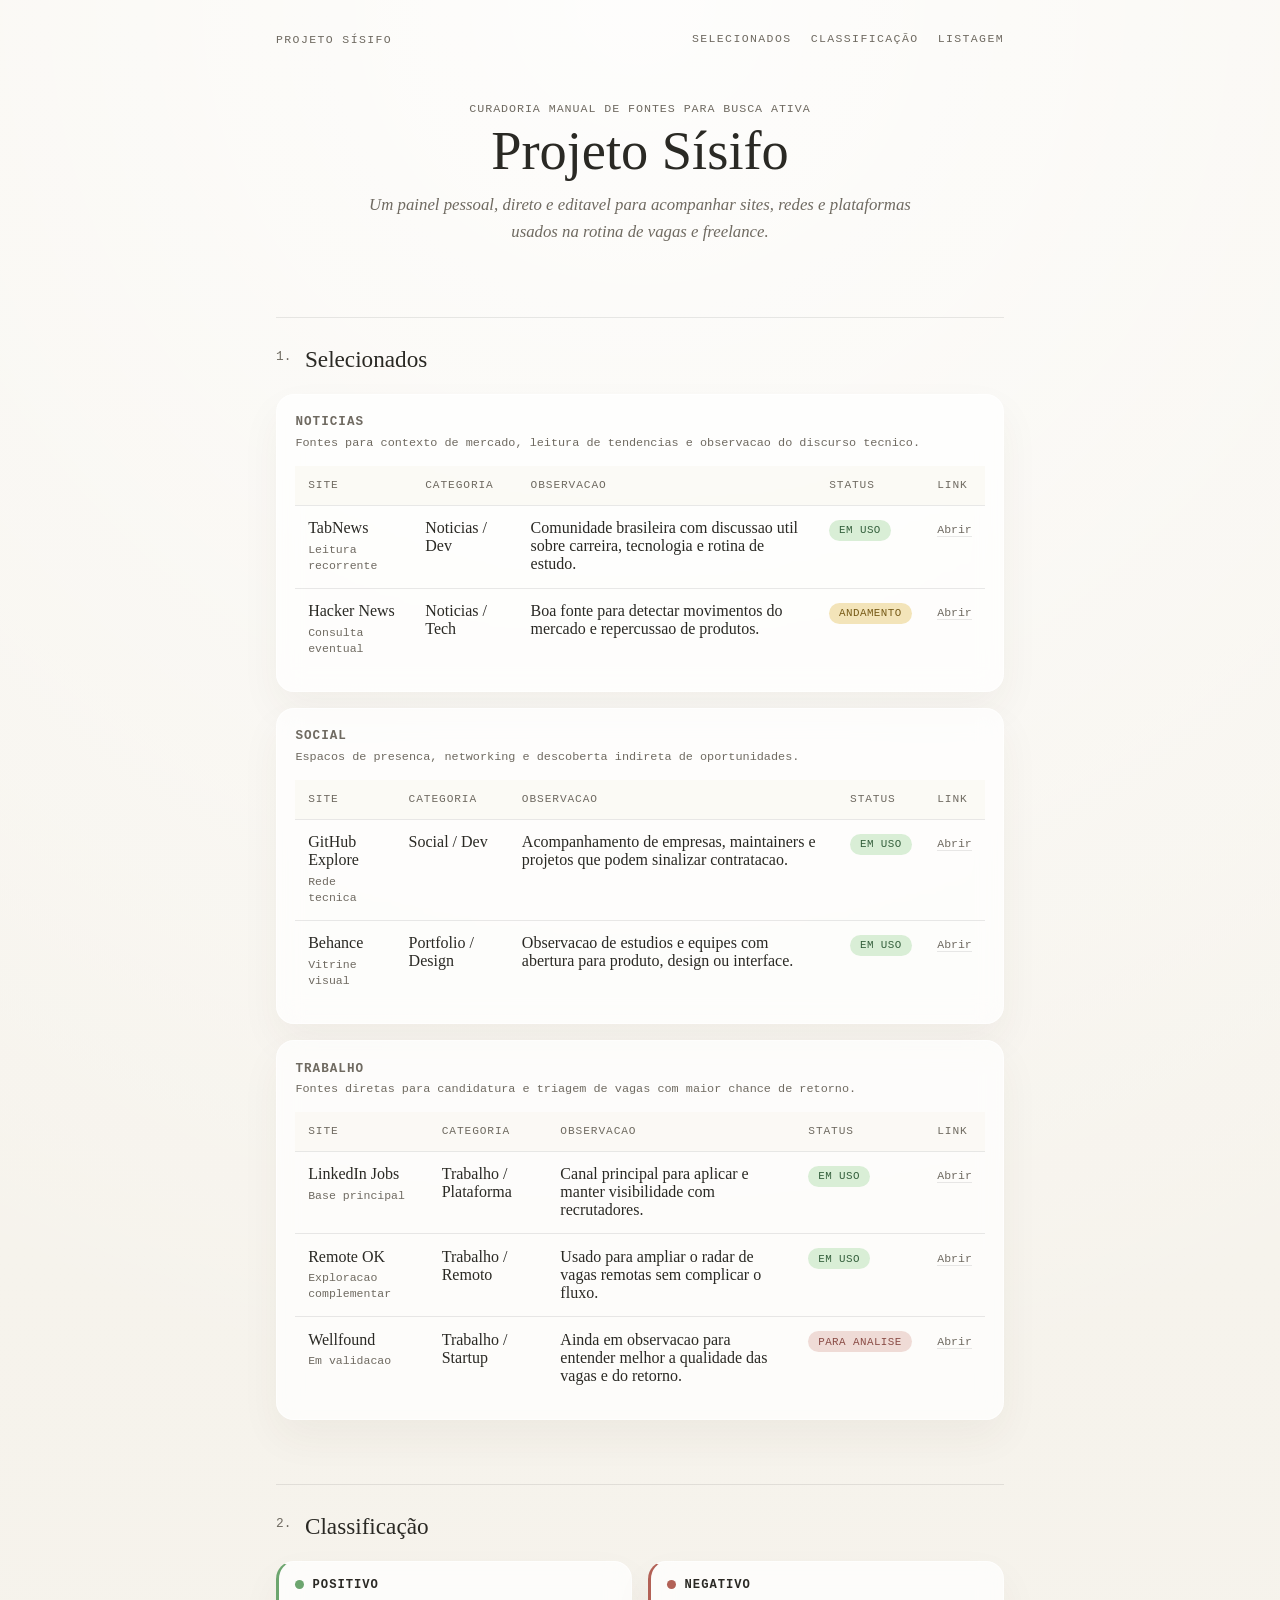
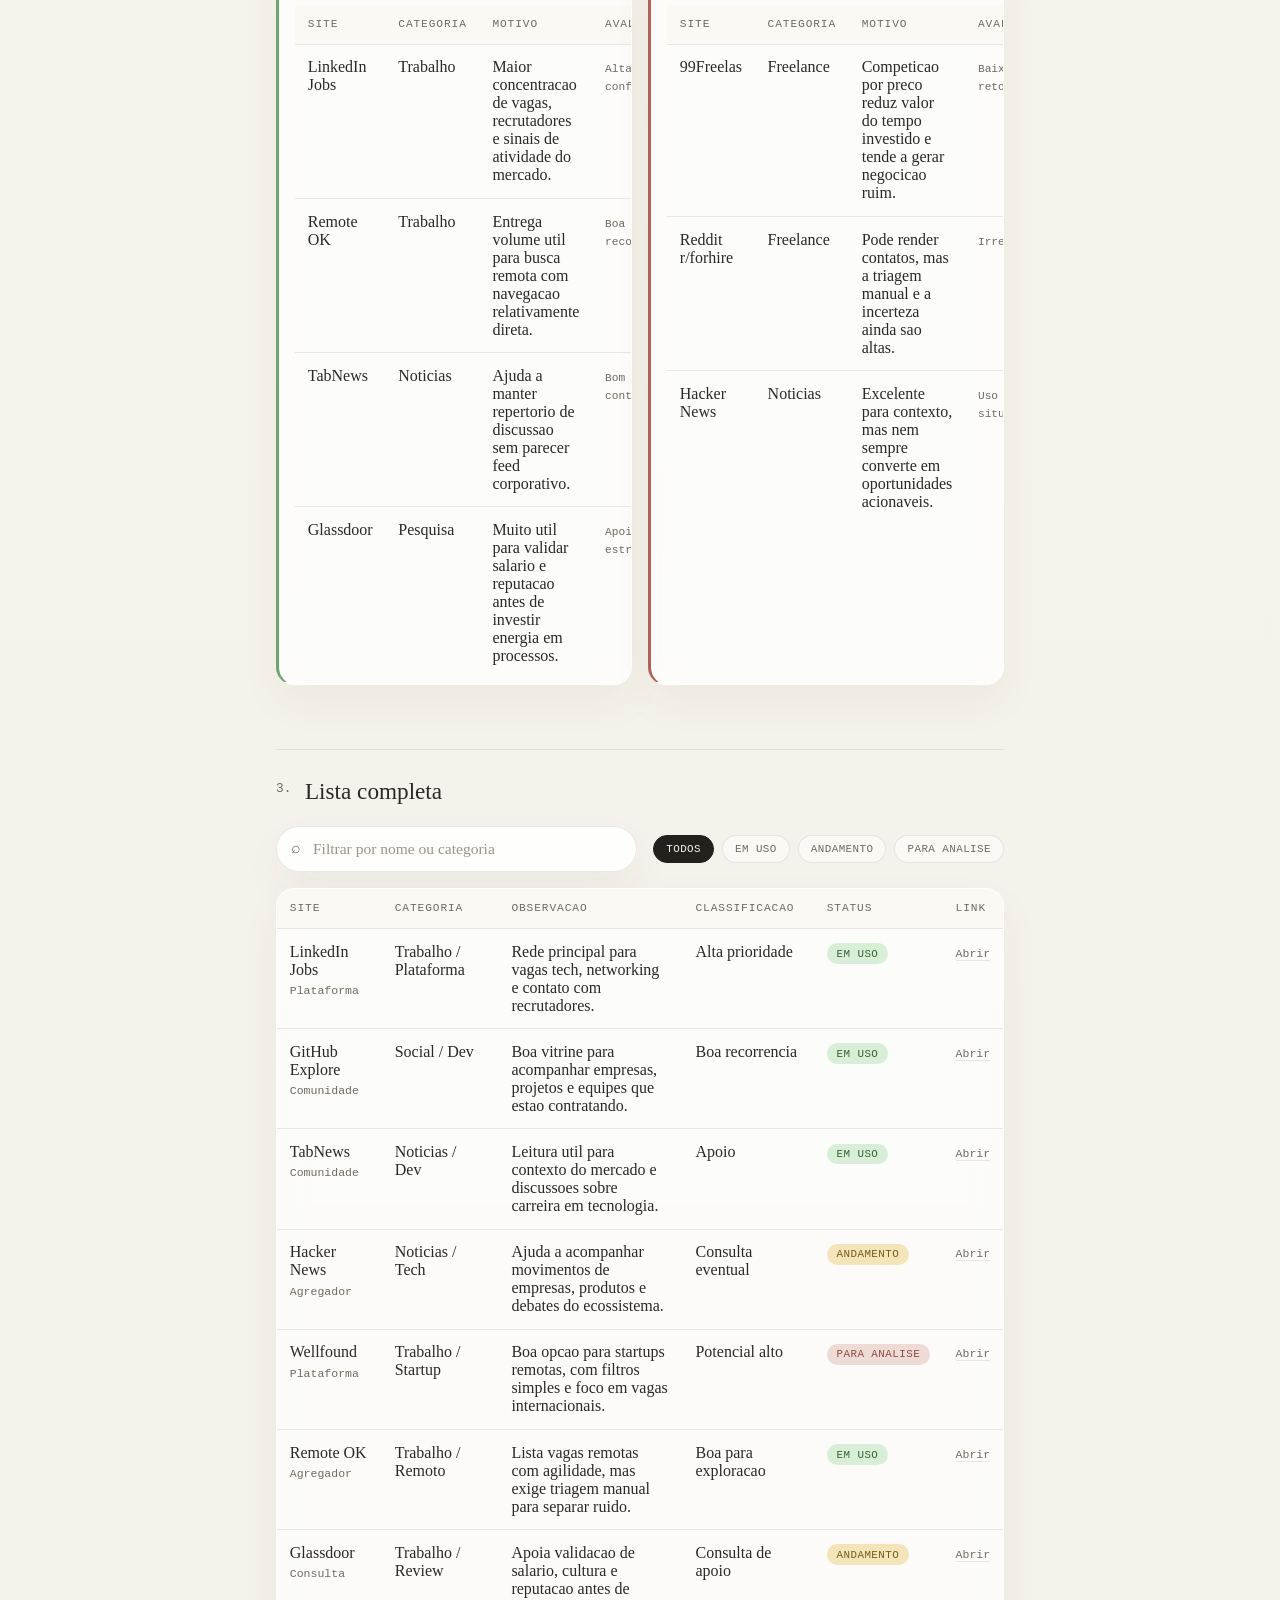
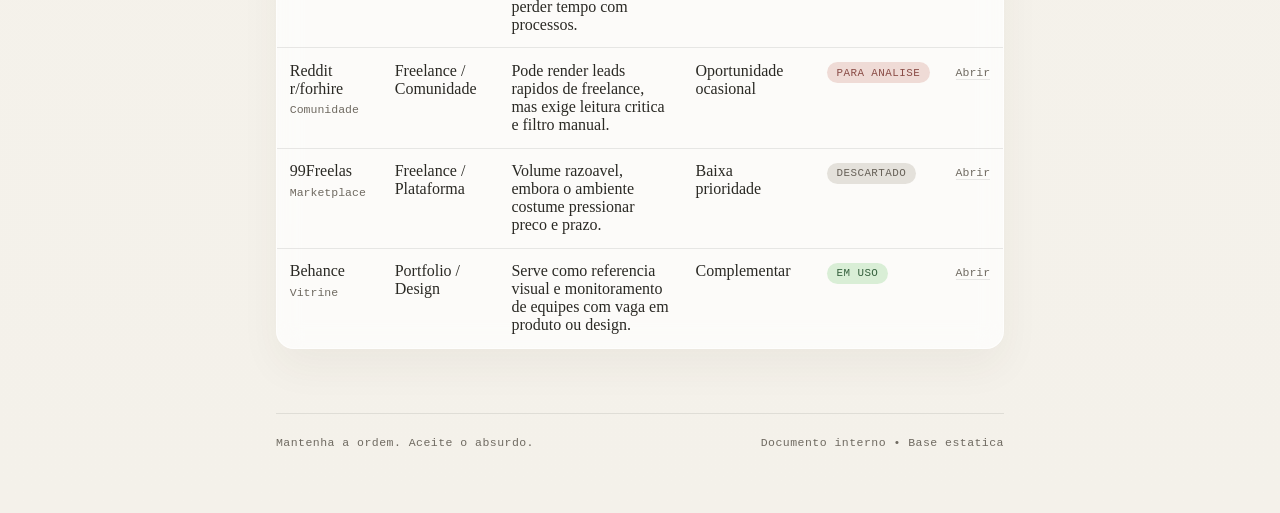
==== index.html @ 38e29fc4 "feat: Commit inicial do projeto." ====
<!DOCTYPE html>
<html lang="pt-BR">
<head>
  <meta charset="UTF-8">
  <meta name="viewport" content="width=device-width, initial-scale=1.0">
  
  <title>Projeto Sísifo</title>
  <meta name="description" content="Ferramenta pessoal para organizar fontes de oportunidades em programação.">
  <link rel="stylesheet" href="assets/css/styles.css">
</head>

<body>
  <div class="page-shell">
    <header class="topbar" aria-label="Navegação Principal">
      <p class="topbar__brand">Projeto Sísifo</p>
      <nav class="topbar__nav">
        <a href="#sites-selecionados">Selecionados</a>
        <a href="#classificacao-geral">Classificação</a>
        <a href="#lista-completa">Listagem</a>
      </nav>
    </header>

    <main class="content">
      <section class="hero" aria-labelledby="page-title">
        <p class="eyebrow">Curadoria manual de fontes para busca ativa</p>
        <h1 id="page-title">Projeto Sísifo</h1>
        <p class="hero__summary">
          Um painel pessoal, direto e editavel para acompanhar sites, redes e
          plataformas usados na rotina de vagas e freelance.
        </p>
      </section>

      <section id="sites-selecionados" class="section-block" aria-labelledby="selected-title">
        <div class="section-heading">
          <p class="section-number">1.</p>
          <div>
            <h2 id="selected-title">Selecionados</h2>
          </div>
        </div>
        <div id="selected-groups" class="stacked-groups" aria-live="polite"></div>
      </section>

      <section id="classificacao-geral" class="section-block" aria-labelledby="ratings-title">
        <div class="section-heading">
          <p class="section-number">2.</p>
          <div>
            <h2 id="ratings-title">Classificação</h2>
          </div>
        </div>
        <div id="ratings-grid" class="ratings-grid" aria-live="polite"></div>
      </section>

      <section id="lista-completa" class="section-block" aria-labelledby="sources-title" >
        <div class="section-heading">
          <p class="section-number">3.</p>
          <div>
            <h2 id="sources-title">Lista completa</h2>
          </div>
        </div>

        <div class="toolbar" aria-label="Filtros da lista completa">
          <label class="search-field" for="search-input">
            <span class="search-field__icon" aria-hidden="true">⌕</span>
            <input id="search-input" type="search" name="search" placeholder="Filtrar por nome ou categoria" autocomplete="off" >
          </label>
          
          <div class="filter-pills" role="tablist" aria-label="Filtrar por status">
            <button type="button" class="filter-pill is-active" data-filter="todos">Todos</button>
            <button type="button" class="filter-pill" data-filter="em-uso">Em uso</button>
            <button type="button" class="filter-pill" data-filter="aguardando">Andamento</button>
            <button type="button" class="filter-pill" data-filter="em-analise">Para analise</button>
          </div>
        </div>

        <div class="table-card">
          <table class="data-table" aria-describedby="sources-title">
            <thead>
              <tr>
                <th scope="col">Site</th>
                <th scope="col">Categoria</th>
                <th scope="col">Observacao</th>
                <th scope="col">Classificacao</th>
                <th scope="col">Status</th>
                <th scope="col">Link</th>
              </tr>
            </thead>
            <tbody id="sources-table-body"></tbody>
          </table>
        </div>

        <p id="sources-empty" class="empty-state" hidden>
          Nenhum item encontrado para os filtros atuais.
        </p>
      </section>
    </main>

    <footer class="footer">
      <p>Mantenha a ordem. Aceite o absurdo.</p>
      <p>Documento interno • Base estatica</p>
    </footer>
  </div>

  <script type="module" src="assets/js/app.js"></script>
</body>
</html>
---- assets/css/styles.css ----
:root {
  --bg: #f4f1ea;
  --surface: rgba(255, 255, 255, 0.72);
  --surface-strong: rgba(255, 255, 255, 0.88);
  --border: rgba(41, 44, 38, 0.1);
  --border-strong: rgba(41, 44, 38, 0.16);
  --text: #2a2924;
  --muted: #6f6a61;
  --mono: "DM Mono", "SFMono-Regular", Consolas, "Liberation Mono", monospace;
  --serif: "EB Garamond", "Iowan Old Style", "Palatino Linotype", "Book Antiqua", Georgia, serif;
  --status-green: #d9eed6;
  --status-green-text: #35603d;
  --status-yellow: #f3e4b9;
  --status-yellow-text: #775b18;
  --status-red: #efdbd6;
  --status-red-text: #8a4c46;
  --status-gray: #e4e1db;
  --status-gray-text: #676158;
  --positive: #6ca56e;
  --negative: #b26156;
  --shadow: 0 18px 40px rgba(76, 66, 45, 0.05);
}

* {
  box-sizing: border-box;
}

html {
  scroll-behavior: smooth;
}

body {
  margin: 0;
  min-height: 100vh;
  background:
    radial-gradient(circle at top, rgba(255, 255, 255, 0.85), transparent 38%),
    linear-gradient(180deg, #f7f4ed 0%, var(--bg) 100%);
  color: var(--text);
  font-family: var(--serif);
}

a {
  color: inherit;
}

button,
input {
  font: inherit;
}

.page-shell {
  width: min(100%, 760px);
  margin: 0 auto;
  padding: 1.5rem 1rem 4rem;
}

.topbar {
  display: flex;
  align-items: center;
  justify-content: space-between;
  gap: 1rem;
  padding: 0.5rem 0 2.5rem;
  font-family: var(--mono);
  font-size: 0.72rem;
  letter-spacing: 0.12em;
  text-transform: uppercase;
}

.topbar__brand {
  margin: 0;
  color: var(--muted);
}

.topbar__nav {
  display: flex;
  gap: 1.2rem;
  flex-wrap: wrap;
}

.topbar__nav a {
  color: var(--muted);
  text-decoration: none;
  border-bottom: 1px solid transparent;
  transition: color 140ms ease, border-color 140ms ease;
}

.topbar__nav a:hover,
.topbar__nav a:focus-visible {
  color: var(--text);
  border-color: var(--border-strong);
}

.content {
  display: grid;
  gap: 4rem;
}

.hero {
  text-align: center;
  padding: 1rem 0 0.5rem;
}

.eyebrow,
.section-note,
.table-subtext,
.empty-state,
.footer,
.subgroup__description,
.link-text,
.rating-score {
  font-family: var(--mono);
}

.eyebrow {
  margin: 0 0 0.6rem;
  color: var(--muted);
  font-size: 0.73rem;
  letter-spacing: 0.08em;
  text-transform: uppercase;
}

.hero h1 {
  margin: 0;
  font-size: clamp(2.5rem, 6vw, 3.4rem);
  line-height: 0.95;
  font-weight: 500;
}

.hero__summary {
  width: min(100%, 35rem);
  margin: 0.9rem auto 0;
  color: var(--muted);
  font-size: 1.05rem;
  line-height: 1.6;
  font-style: italic;
}

.section-block {
  border-top: 1px solid var(--border);
  padding-top: 1.75rem;
}

.section-heading {
  display: grid;
  grid-template-columns: auto 1fr;
  gap: 0.85rem;
  align-items: start;
  margin-bottom: 1.3rem;
}

.section-number {
  margin: 0.18rem 0 0;
  font-family: var(--mono);
  color: var(--muted);
  font-size: 0.8rem;
}

.section-heading h2 {
  margin: 0;
  font-size: 1.45rem;
  font-weight: 500;
}

.section-note {
  margin: 0.2rem 0 0;
  color: var(--muted);
  font-size: 0.74rem;
  letter-spacing: 0.03em;
}

.stacked-groups,
.ratings-grid {
  display: grid;
  gap: 1rem;
}

.group-card,
.rating-card,
.table-card {
  background: var(--surface);
  border: 1px solid rgba(255, 255, 255, 0.65);
  border-radius: 18px;
  box-shadow: var(--shadow);
  overflow: hidden;
  backdrop-filter: blur(12px);
}

.group-card {
  padding: 1.2rem 1.15rem 0.5rem;
}

.subgroup {
  padding-bottom: 0.8rem;
}

.subgroup + .subgroup {
  margin-top: 1rem;
  border-top: 1px solid var(--border);
  padding-top: 1rem;
}

.subgroup__header {
  margin-bottom: 0.8rem;
}

.subgroup__title {
  margin: 0;
  font-family: var(--mono);
  font-size: 0.79rem;
  letter-spacing: 0.08em;
  text-transform: uppercase;
  color: var(--muted);
}

.subgroup__description {
  margin: 0.35rem 0 0;
  color: var(--muted);
  font-size: 0.74rem;
  line-height: 1.5;
}

.data-table {
  width: 100%;
  border-collapse: collapse;
}

.data-table th,
.data-table td {
  padding: 0.85rem 0.8rem;
  text-align: left;
  vertical-align: top;
}

.data-table thead th {
  font-family: var(--mono);
  font-size: 0.7rem;
  text-transform: uppercase;
  letter-spacing: 0.08em;
  color: var(--muted);
  font-weight: 500;
  border-bottom: 1px solid var(--border);
  background: rgba(249, 247, 242, 0.65);
}

.data-table tbody tr {
  transition: background-color 140ms ease;
}

.data-table tbody tr:hover {
  background: rgba(255, 255, 255, 0.42);
}

.data-table tbody tr + tr td {
  border-top: 1px solid var(--border);
}

.cell-title {
  margin: 0;
  font-size: 1rem;
  font-weight: 500;
}

.table-subtext {
  display: block;
  margin-top: 0.28rem;
  color: var(--muted);
  font-size: 0.72rem;
  line-height: 1.4;
}

.status-badge {
  display: inline-flex;
  align-items: center;
  border-radius: 999px;
  padding: 0.28rem 0.62rem;
  font-family: var(--mono);
  font-size: 0.68rem;
  letter-spacing: 0.04em;
  text-transform: uppercase;
  white-space: nowrap;
}

.status-badge[data-status="em-uso"] {
  background: var(--status-green);
  color: var(--status-green-text);
}

.status-badge[data-status="aguardando"] {
  background: var(--status-yellow);
  color: var(--status-yellow-text);
}

.status-badge[data-status="em-analise"] {
  background: var(--status-red);
  color: var(--status-red-text);
}

.status-badge[data-status="descartado"] {
  background: var(--status-gray);
  color: var(--status-gray-text);
}

.ratings-grid {
  grid-template-columns: repeat(2, minmax(0, 1fr));
}

.rating-card {
  padding: 1rem 1rem 0.35rem;
  border-left: 3px solid transparent;
}

.rating-card[data-sentiment="positivo"] {
  border-left-color: var(--positive);
}

.rating-card[data-sentiment="negativo"] {
  border-left-color: var(--negative);
}

.rating-card__title {
  display: flex;
  align-items: center;
  gap: 0.55rem;
  margin: 0 0 0.8rem;
  font-family: var(--mono);
  font-size: 0.76rem;
  letter-spacing: 0.08em;
  text-transform: uppercase;
}

.rating-dot {
  width: 0.55rem;
  height: 0.55rem;
  border-radius: 999px;
}

.rating-card[data-sentiment="positivo"] .rating-dot {
  background: var(--positive);
}

.rating-card[data-sentiment="negativo"] .rating-dot {
  background: var(--negative);
}

.rating-score {
  color: var(--muted);
  font-size: 0.7rem;
}

.toolbar {
  display: grid;
  grid-template-columns: minmax(0, 1fr) auto;
  gap: 1rem;
  align-items: center;
  margin-bottom: 1rem;
}

.search-field {
  display: flex;
  align-items: center;
  gap: 0.65rem;
  min-height: 46px;
  padding: 0 0.85rem;
  border: 1px solid var(--border);
  border-radius: 999px;
  background: var(--surface-strong);
  box-shadow: var(--shadow);
}

.search-field__icon {
  color: var(--muted);
  font-family: var(--mono);
}

.search-field input {
  width: 100%;
  border: 0;
  outline: none;
  background: transparent;
  color: var(--text);
  font-size: 0.97rem;
}

.search-field input::placeholder {
  color: #9b9487;
}

.filter-pills {
  display: flex;
  gap: 0.5rem;
  flex-wrap: wrap;
  justify-content: flex-end;
}

.filter-pill {
  padding: 0.45rem 0.75rem;
  border: 1px solid var(--border);
  border-radius: 999px;
  background: rgba(255, 255, 255, 0.55);
  color: var(--muted);
  cursor: pointer;
  font-family: var(--mono);
  font-size: 0.68rem;
  text-transform: uppercase;
  letter-spacing: 0.04em;
  transition:
    background-color 140ms ease,
    border-color 140ms ease,
    color 140ms ease,
    transform 140ms ease;
}

.filter-pill:hover,
.filter-pill:focus-visible {
  color: var(--text);
  border-color: var(--border-strong);
  transform: translateY(-1px);
}

.filter-pill.is-active {
  background: #23211e;
  border-color: #23211e;
  color: #f6f2eb;
}

.link-text {
  color: var(--muted);
  font-size: 0.72rem;
  text-decoration: none;
  border-bottom: 1px solid var(--border);
}

.link-text:hover,
.link-text:focus-visible {
  color: var(--text);
  border-color: var(--border-strong);
}

.empty-state {
  margin: 1rem 0 0;
  color: var(--muted);
  font-size: 0.73rem;
  text-align: center;
}

.footer {
  display: flex;
  justify-content: space-between;
  gap: 1rem;
  margin-top: 4rem;
  padding-top: 1.4rem;
  border-top: 1px solid var(--border);
  color: var(--muted);
  font-size: 0.72rem;
  letter-spacing: 0.04em;
}

.footer p {
  margin: 0;
}

@media (max-width: 760px) {
  .page-shell {
    padding-inline: 0.85rem;
  }

  .topbar,
  .toolbar,
  .footer,
  .ratings-grid {
    grid-template-columns: 1fr;
    display: grid;
  }

  .topbar {
    gap: 0.8rem;
  }

  .topbar__nav,
  .filter-pills {
    justify-content: flex-start;
  }

  .footer {
    gap: 0.5rem;
  }
}

@media (max-width: 620px) {
  .data-table,
  .data-table thead,
  .data-table tbody,
  .data-table th,
  .data-table td,
  .data-table tr {
    display: block;
  }

  .data-table thead {
    display: none;
  }

  .data-table tbody tr {
    padding: 0.95rem 0.9rem;
  }

  .data-table tbody tr + tr {
    border-top: 1px solid var(--border);
  }

  .data-table tbody tr + tr td {
    border-top: 0;
  }

  .data-table td {
    padding: 0.2rem 0;
  }

  .data-table td::before {
    content: attr(data-label);
    display: block;
    margin-bottom: 0.18rem;
    color: var(--muted);
    font-family: var(--mono);
    font-size: 0.68rem;
    letter-spacing: 0.04em;
    text-transform: uppercase;
  }
}
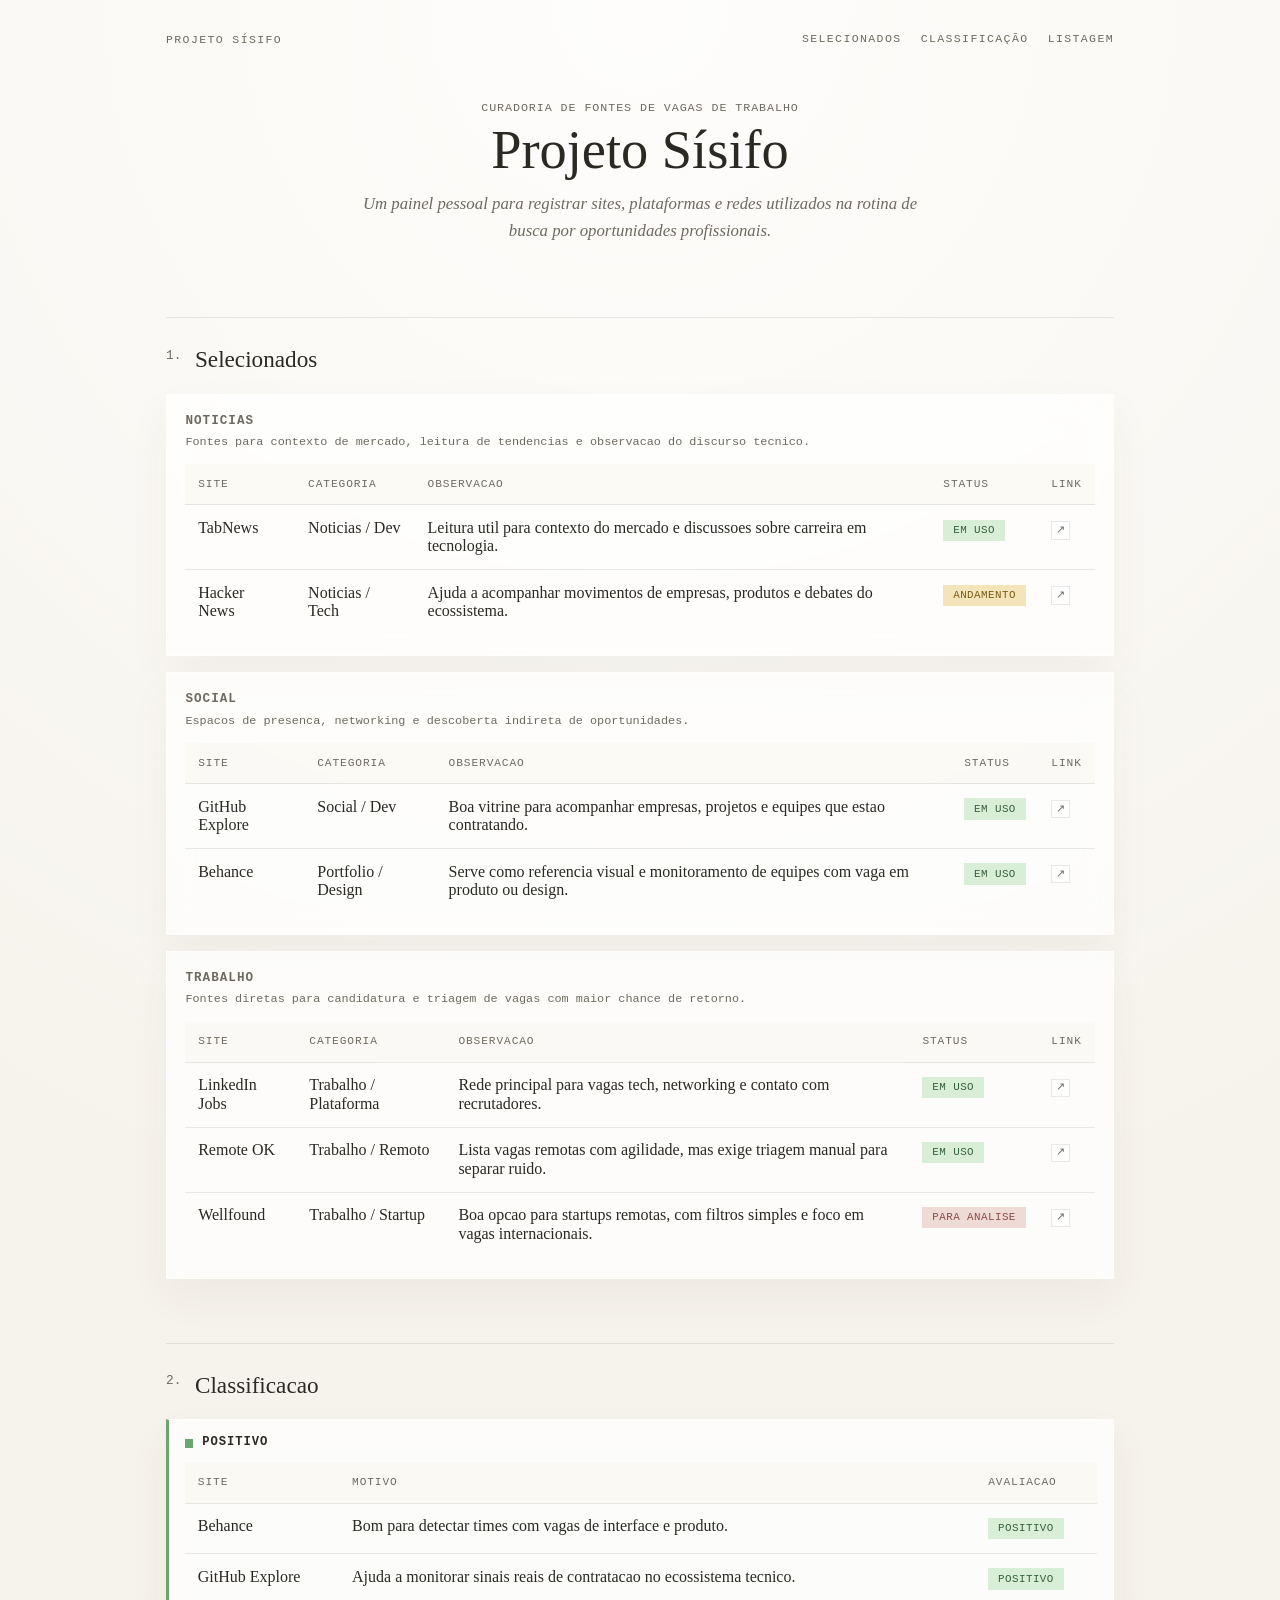
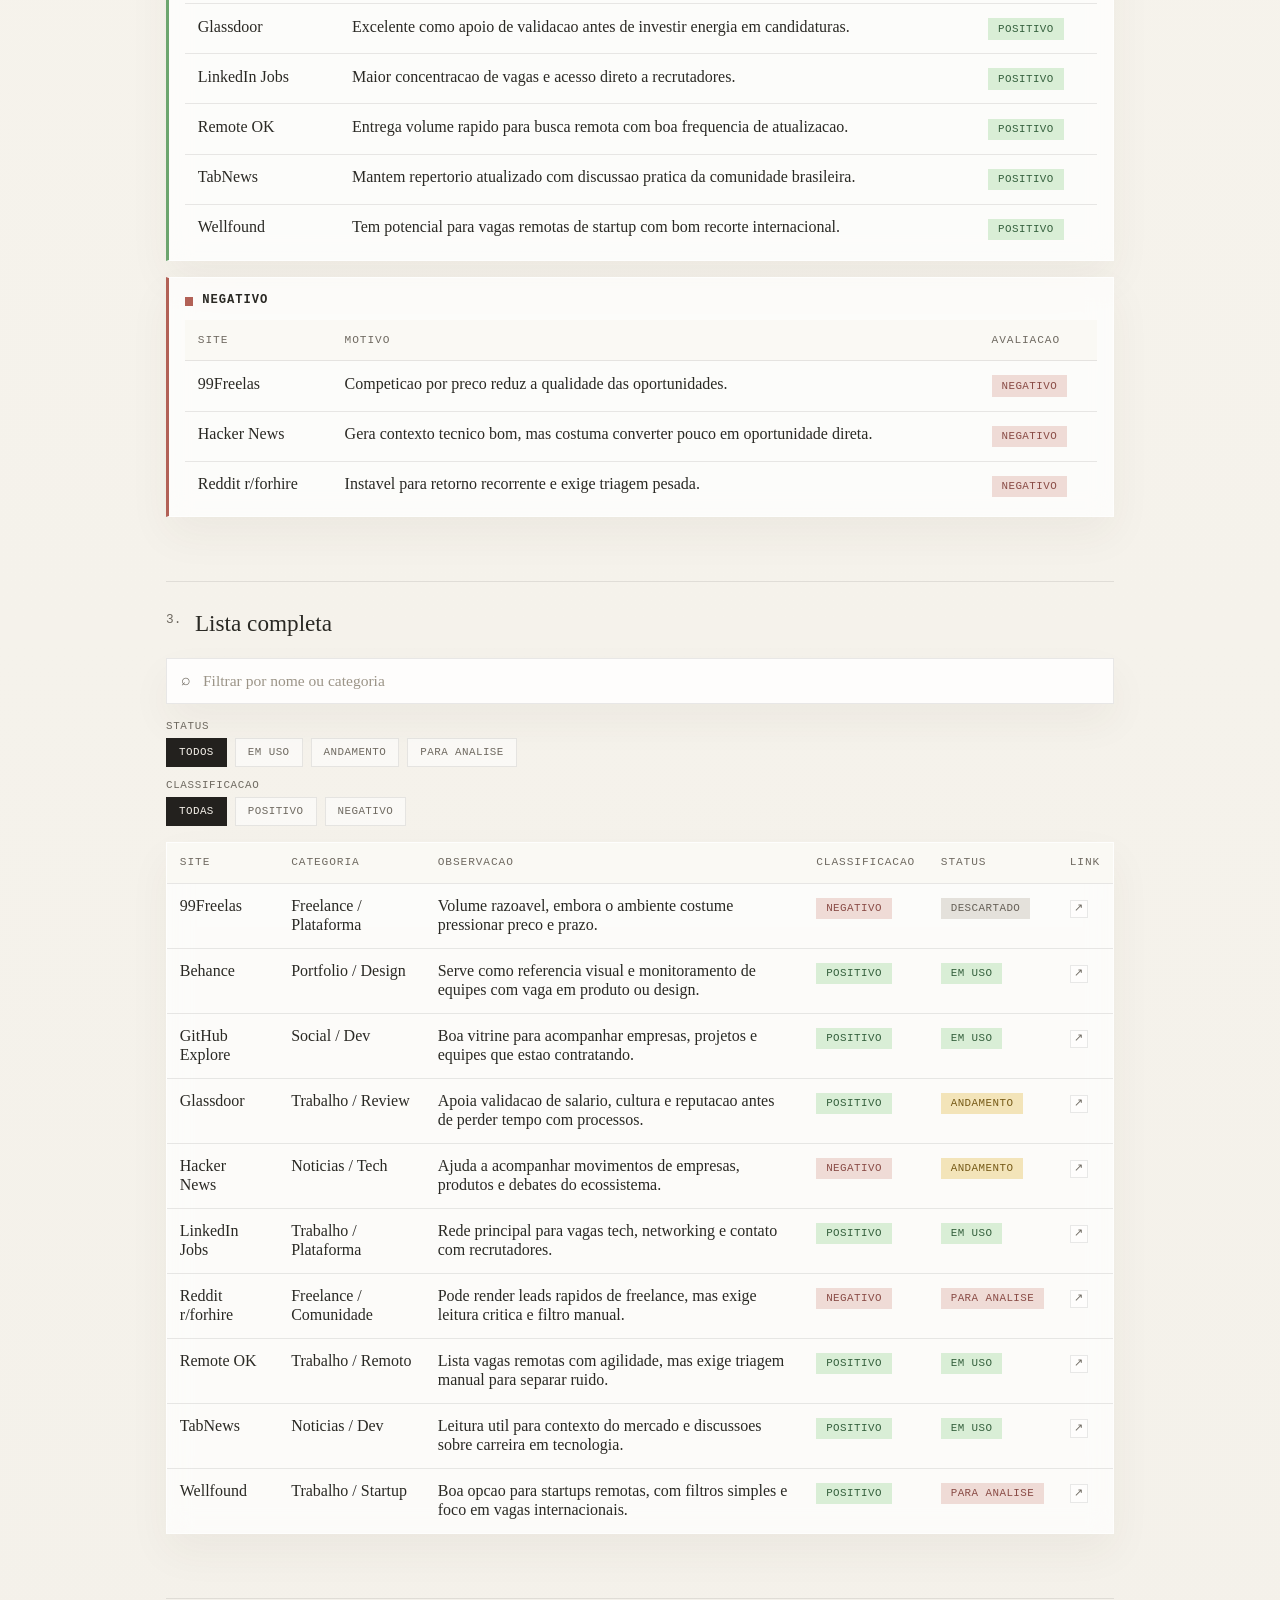
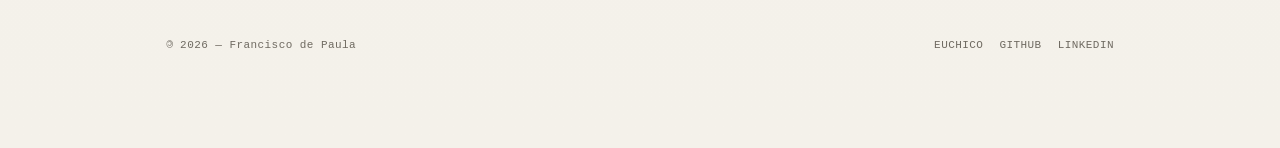
==== commit 3e03de26: "feat: Envio geral do desenvolvimento da tela e funções." ====
--- a/index.html
+++ b/index.html
@@ -1,36 +1,44 @@
-<!DOCTYPE html>
+﻿<!DOCTYPE html>
 <html lang="pt-BR">
 <head>
+  <!-- Configurações básicas do documento -->
   <meta charset="UTF-8">
   <meta name="viewport" content="width=device-width, initial-scale=1.0">
-  
+
+  <!-- Título exibido na aba do navegador -->
   <title>Projeto Sísifo</title>
-  <meta name="description" content="Ferramenta pessoal para organizar fontes de oportunidades em programação.">
-  <link rel="stylesheet" href="assets/css/styles.css">
+
+  <!-- Normalize e CSS principal do projeto -->
+  <link rel="stylesheet" href="assets/styles/normalize.css">
+  <link rel="stylesheet" href="assets/styles/style.css">
 </head>
 
 <body>
+  <!-- Wrapper geral da página -->
   <div class="page-shell">
-    <header class="topbar" aria-label="Navegação Principal">
+    <!-- Navegacao superior -->
+    <header class="topbar" aria-label="Navegacao Principal">
       <p class="topbar__brand">Projeto Sísifo</p>
       <nav class="topbar__nav">
-        <a href="#sites-selecionados">Selecionados</a>
-        <a href="#classificacao-geral">Classificação</a>
-        <a href="#lista-completa">Listagem</a>
+        <a href="#selecionados">Selecionados</a>
+        <a href="#classificacao">Classificação</a>
+        <a href="#completo">Listagem</a>
       </nav>
     </header>
 
+    <!-- Conteúdo principal da página -->
     <main class="content">
+      <!-- Hero: bloco de apresentação principal -->
       <section class="hero" aria-labelledby="page-title">
-        <p class="eyebrow">Curadoria manual de fontes para busca ativa</p>
+        <p class="eyebrow">Curadoria de fontes de vagas de trabalho</p>
         <h1 id="page-title">Projeto Sísifo</h1>
         <p class="hero__summary">
-          Um painel pessoal, direto e editavel para acompanhar sites, redes e
-          plataformas usados na rotina de vagas e freelance.
+          Um painel pessoal para registrar sites, plataformas e redes utilizados na rotina de busca por oportunidades profissionais.
         </p>
       </section>
 
-      <section id="sites-selecionados" class="section-block" aria-labelledby="selected-title">
+      <!-- 1) Sites selecionados -->
+      <section id="selecionados" class="section-block" aria-labelledby="selected-title">
         <div class="section-heading">
           <p class="section-number">1.</p>
           <div>
@@ -40,17 +48,19 @@
         <div id="selected-groups" class="stacked-groups" aria-live="polite"></div>
       </section>
 
-      <section id="classificacao-geral" class="section-block" aria-labelledby="ratings-title">
+      <!-- 2) Classificacao geral -->
+      <section id="classificacao" class="section-block" aria-labelledby="ratings-title">
         <div class="section-heading">
           <p class="section-number">2.</p>
           <div>
-            <h2 id="ratings-title">Classificação</h2>
+            <h2 id="ratings-title">Classificacao</h2>
           </div>
         </div>
         <div id="ratings-grid" class="ratings-grid" aria-live="polite"></div>
       </section>
 
-      <section id="lista-completa" class="section-block" aria-labelledby="sources-title" >
+      <!-- 3) Lista completa com busca e filtros -->
+      <section id="completo" class="section-block" aria-labelledby="sources-title">
         <div class="section-heading">
           <p class="section-number">3.</p>
           <div>
@@ -61,14 +71,28 @@
         <div class="toolbar" aria-label="Filtros da lista completa">
           <label class="search-field" for="search-input">
             <span class="search-field__icon" aria-hidden="true">⌕</span>
-            <input id="search-input" type="search" name="search" placeholder="Filtrar por nome ou categoria" autocomplete="off" >
+            <input id="search-input" type="search" name="search" placeholder="Filtrar por nome ou categoria" autocomplete="off">
           </label>
-          
-          <div class="filter-pills" role="tablist" aria-label="Filtrar por status">
-            <button type="button" class="filter-pill is-active" data-filter="todos">Todos</button>
-            <button type="button" class="filter-pill" data-filter="em-uso">Em uso</button>
-            <button type="button" class="filter-pill" data-filter="aguardando">Andamento</button>
-            <button type="button" class="filter-pill" data-filter="em-analise">Para analise</button>
+
+          <div class="toolbar__controls">
+            <div class="filter-group">
+              <p class="filter-group__label">Status</p>
+              <div class="filter-pills" role="tablist" aria-label="Filtrar por status">
+                <button type="button" class="filter-pill is-active" data-filter-type="status" data-filter-value="todos">Todos</button>
+                <button type="button" class="filter-pill" data-filter-type="status" data-filter-value="em-uso">Em uso</button>
+                <button type="button" class="filter-pill" data-filter-type="status" data-filter-value="aguardando">Andamento</button>
+                <button type="button" class="filter-pill" data-filter-type="status" data-filter-value="em-analise">Para analise</button>
+              </div>
+            </div>
+
+            <div class="filter-group">
+              <p class="filter-group__label">Classificacao</p>
+              <div class="filter-pills" role="tablist" aria-label="Filtrar por classificacao">
+                <button type="button" class="filter-pill is-active" data-filter-type="classification" data-filter-value="todas">Todas</button>
+                <button type="button" class="filter-pill" data-filter-type="classification" data-filter-value="positivo">Positivo</button>
+                <button type="button" class="filter-pill" data-filter-type="classification" data-filter-value="negativo">Negativo</button>
+              </div>
+            </div>
           </div>
         </div>
 
@@ -94,12 +118,34 @@
       </section>
     </main>
 
+    <!-- Rodapé -->
     <footer class="footer">
-      <p>Mantenha a ordem. Aceite o absurdo.</p>
-      <p>Documento interno • Base estatica</p>
+      <div class="container footer-inner">
+        <span class="footer-copy">
+          <span class="copyleft">©</span> 2026 — Francisco de Paula
+        </span>
+
+        <div class="footer-links">
+          <a href="https://euchico.github.io" class="footer-link" target="_blank" rel="noopener noreferrer">
+            euChico
+            <span class="sr-only">(abre em nova aba)</span>
+          </a>
+
+          <a href="https://github.com/euchico" class="footer-link" target="_blank" rel="noopener noreferrer">
+            GitHub
+            <span class="sr-only">(abre em nova aba)</span>
+          </a>
+
+          <a href="https://www.linkedin.com/in/euchico" class="footer-link" target="_blank" rel="noopener noreferrer">
+            LinkedIn
+            <span class="sr-only">(abre em nova aba)</span>
+          </a>
+        </div>
+      </div>
     </footer>
   </div>
 
+  <!-- Script principal -->
   <script type="module" src="assets/js/app.js"></script>
 </body>
 </html>
--- a/assets/styles/style.css
+++ b/assets/styles/style.css
@@ -0,0 +1,647 @@
+/* Variaveis visuais base */
+:root {
+  --bg: #f4f1ea;
+  --surface: rgba(255, 255, 255, 0.72);
+  --surface-strong: rgba(255, 255, 255, 0.88);
+  --border: rgba(41, 44, 38, 0.1);
+  --border-strong: rgba(41, 44, 38, 0.16);
+  --text: #2a2924;
+  --muted: #6f6a61;
+  --mono: "DM Mono", "SFMono-Regular", Consolas, "Liberation Mono", monospace;
+  --serif: "EB Garamond", "Iowan Old Style", "Palatino Linotype", "Book Antiqua", Georgia, serif;
+  --status-green: #d9eed6;
+  --status-green-text: #35603d;
+  --status-yellow: #f3e4b9;
+  --status-yellow-text: #775b18;
+  --status-red: #efdbd6;
+  --status-red-text: #8a4c46;
+  --status-gray: #e4e1db;
+  --status-gray-text: #676158;
+  --positive: #6ca56e;
+  --negative: #b26156;
+  --shadow: 0 18px 40px rgba(76, 66, 45, 0.05);
+}
+
+/* Reset e comportamento global */
+* {
+  box-sizing: border-box;
+}
+
+html {
+  scroll-behavior: smooth;
+}
+
+body {
+  margin: 0;
+  min-height: 100vh;
+  background:
+    radial-gradient(circle at top, rgba(255, 255, 255, 0.85), transparent 38%),
+    linear-gradient(180deg, #f7f4ed 0%, var(--bg) 100%);
+  color: var(--text);
+  font-family: var(--serif);
+}
+
+a {
+  color: inherit;
+}
+
+button,
+input {
+  font: inherit;
+}
+
+/* Estrutura principal */
+.page-shell {
+  width: min(100%, 980px);
+  margin: 0 auto;
+  padding: 1.5rem 1rem 4rem;
+}
+
+.topbar {
+  display: flex;
+  align-items: center;
+  justify-content: space-between;
+  gap: 1rem;
+  padding: 0.5rem 0 2.5rem;
+  font-family: var(--mono);
+  font-size: 0.72rem;
+  letter-spacing: 0.12em;
+  text-transform: uppercase;
+}
+
+.topbar__brand {
+  margin: 0;
+  color: var(--muted);
+}
+
+.topbar__nav {
+  display: flex;
+  gap: 1.2rem;
+  flex-wrap: wrap;
+}
+
+.topbar__nav a {
+  color: var(--muted);
+  text-decoration: none;
+  border-bottom: 1px solid transparent;
+  transition: color 140ms ease, border-color 140ms ease;
+}
+
+.topbar__nav a:hover,
+.topbar__nav a:focus-visible {
+  color: var(--text);
+  border-color: var(--border-strong);
+}
+
+.content {
+  display: grid;
+  gap: 4rem;
+}
+
+/* Bloco de abertura */
+.hero {
+  text-align: center;
+  padding: 1rem 0 0.5rem;
+}
+
+.eyebrow,
+.section-note,
+.empty-state,
+.footer,
+.subgroup__description,
+.link-text {
+  font-family: var(--mono);
+}
+
+.eyebrow {
+  margin: 0 0 0.6rem;
+  color: var(--muted);
+  font-size: 0.73rem;
+  letter-spacing: 0.08em;
+  text-transform: uppercase;
+}
+
+.hero h1 {
+  margin: 0;
+  font-size: clamp(2.5rem, 6vw, 3.4rem);
+  line-height: 0.95;
+  font-weight: 500;
+}
+
+.hero__summary {
+  width: min(100%, 35rem);
+  margin: 0.9rem auto 0;
+  color: var(--muted);
+  font-size: 1.05rem;
+  line-height: 1.6;
+  font-style: italic;
+}
+
+.section-block {
+  border-top: 1px solid var(--border);
+  padding-top: 1.75rem;
+}
+
+.section-heading {
+  display: grid;
+  grid-template-columns: auto 1fr;
+  gap: 0.85rem;
+  align-items: start;
+  margin-bottom: 1.3rem;
+}
+
+.section-number {
+  margin: 0.18rem 0 0;
+  font-family: var(--mono);
+  color: var(--muted);
+  font-size: 0.8rem;
+}
+
+.section-heading h2 {
+  margin: 0;
+  font-size: 1.45rem;
+  font-weight: 500;
+}
+
+.section-note {
+  margin: 0.2rem 0 0;
+  color: var(--muted);
+  font-size: 0.74rem;
+  letter-spacing: 0.03em;
+}
+
+/* Cards e tabelas */
+.stacked-groups,
+.ratings-grid {
+  display: grid;
+  gap: 1rem;
+}
+
+.group-card,
+.rating-card,
+.table-card {
+  background: var(--surface);
+  border: 1px solid rgba(255, 255, 255, 0.65);
+  box-shadow: var(--shadow);
+  overflow: hidden;
+  backdrop-filter: blur(12px);
+}
+
+.group-card {
+  padding: 1.2rem 1.15rem 0.5rem;
+}
+
+.subgroup {
+  padding-bottom: 0.8rem;
+}
+
+.subgroup + .subgroup {
+  margin-top: 1rem;
+  border-top: 1px solid var(--border);
+  padding-top: 1rem;
+}
+
+.subgroup__header {
+  margin-bottom: 0.8rem;
+}
+
+.subgroup__title {
+  margin: 0;
+  font-family: var(--mono);
+  font-size: 0.79rem;
+  letter-spacing: 0.08em;
+  text-transform: uppercase;
+  color: var(--muted);
+}
+
+.subgroup__description {
+  margin: 0.35rem 0 0;
+  color: var(--muted);
+  font-size: 0.74rem;
+  line-height: 1.5;
+}
+
+.data-table {
+  width: 100%;
+  border-collapse: collapse;
+}
+
+.data-table th,
+.data-table td {
+  padding: 0.85rem 0.8rem;
+  text-align: left;
+  vertical-align: top;
+}
+
+.data-table thead th {
+  font-family: var(--mono);
+  font-size: 0.7rem;
+  text-transform: uppercase;
+  letter-spacing: 0.08em;
+  color: var(--muted);
+  font-weight: 500;
+  border-bottom: 1px solid var(--border);
+  background: rgba(249, 247, 242, 0.65);
+}
+
+.data-table tbody tr {
+  transition: background-color 140ms ease;
+}
+
+.data-table tbody tr:hover {
+  background: rgba(255, 255, 255, 0.42);
+}
+
+.data-table tbody tr + tr td {
+  border-top: 1px solid var(--border);
+}
+
+.cell-title {
+  margin: 0;
+  font-size: 1rem;
+  font-weight: 500;
+}
+
+.status-badge {
+  display: inline-flex;
+  align-items: center;
+  padding: 0.28rem 0.62rem;
+  font-family: var(--mono);
+  font-size: 0.68rem;
+  letter-spacing: 0.04em;
+  text-transform: uppercase;
+  white-space: nowrap;
+}
+
+.status-badge[data-status="em-uso"] {
+  background: var(--status-green);
+  color: var(--status-green-text);
+}
+
+.status-badge[data-status="aguardando"] {
+  background: var(--status-yellow);
+  color: var(--status-yellow-text);
+}
+
+.status-badge[data-status="em-analise"] {
+  background: var(--status-red);
+  color: var(--status-red-text);
+}
+
+.status-badge[data-status="descartado"] {
+  background: var(--status-gray);
+  color: var(--status-gray-text);
+}
+
+/* Classificacao geral em pilha vertical */
+.ratings-grid {
+  grid-template-columns: 1fr;
+}
+
+.rating-card {
+  padding: 1rem 1rem 0.35rem;
+  border-left: 3px solid transparent;
+}
+
+.rating-card[data-classification="positivo"] {
+  border-left-color: var(--positive);
+}
+
+.rating-card[data-classification="negativo"] {
+  border-left-color: var(--negative);
+}
+
+.rating-card__title {
+  display: flex;
+  align-items: center;
+  gap: 0.55rem;
+  margin: 0 0 0.8rem;
+  font-family: var(--mono);
+  font-size: 0.76rem;
+  letter-spacing: 0.08em;
+  text-transform: uppercase;
+}
+
+.rating-dot {
+  width: 0.55rem;
+  height: 0.55rem;
+}
+
+.rating-card[data-classification="positivo"] .rating-dot {
+  background: var(--positive);
+}
+
+.rating-card[data-classification="negativo"] .rating-dot {
+  background: var(--negative);
+}
+
+/* Barra de busca e filtros */
+.toolbar {
+  display: grid;
+  grid-template-columns: minmax(0, 1fr);
+  gap: 1rem;
+  align-items: start;
+  margin-bottom: 1rem;
+}
+
+.search-field {
+  display: flex;
+  align-items: center;
+  gap: 0.65rem;
+  min-height: 46px;
+  padding: 0 0.85rem;
+  border: 1px solid var(--border);
+  background: var(--surface-strong);
+  box-shadow: var(--shadow);
+}
+
+.search-field__icon {
+  color: var(--muted);
+  font-family: var(--mono);
+}
+
+.search-field input {
+  width: 100%;
+  border: 0;
+  outline: none;
+  background: transparent;
+  color: var(--text);
+  font-size: 0.97rem;
+}
+
+.search-field input::placeholder {
+  color: #9b9487;
+}
+
+.toolbar__controls {
+  display: grid;
+  gap: 0.75rem;
+}
+
+.filter-group {
+  display: grid;
+  gap: 0.35rem;
+}
+
+.filter-group__label {
+  margin: 0;
+  font-family: var(--mono);
+  color: var(--muted);
+  font-size: 0.68rem;
+  letter-spacing: 0.06em;
+  text-transform: uppercase;
+}
+
+.filter-pills {
+  display: flex;
+  gap: 0.5rem;
+  flex-wrap: wrap;
+}
+
+.filter-pill {
+  padding: 0.45rem 0.75rem;
+  border: 1px solid var(--border);
+  background: rgba(255, 255, 255, 0.55);
+  color: var(--muted);
+  cursor: pointer;
+  font-family: var(--mono);
+  font-size: 0.68rem;
+  text-transform: uppercase;
+  letter-spacing: 0.04em;
+  transition:
+    background-color 140ms ease,
+    border-color 140ms ease,
+    color 140ms ease,
+    transform 140ms ease;
+}
+
+.filter-pill:hover,
+.filter-pill:focus-visible {
+  color: var(--text);
+  border-color: var(--border-strong);
+  transform: translateY(-1px);
+}
+
+.filter-pill.is-active {
+  background: #23211e;
+  border-color: #23211e;
+  color: #f6f2eb;
+}
+
+.link-text {
+  display: inline-flex;
+  align-items: center;
+  justify-content: center;
+  width: 1.15rem;
+  height: 1.15rem;
+  color: var(--muted);
+  font-size: 0.68rem;
+  border: 1px solid var(--border);
+  line-height: 1;
+  text-decoration: none;
+  background: rgba(255, 255, 255, 0.5);
+}
+
+.classification-badge {
+  display: inline-flex;
+  align-items: center;
+  padding: 0.28rem 0.62rem;
+  font-family: var(--mono);
+  font-size: 0.68rem;
+  letter-spacing: 0.04em;
+  text-transform: uppercase;
+  white-space: nowrap;
+  background: var(--status-gray);
+  color: var(--status-gray-text);
+}
+
+.classification-badge[data-classification="positivo"] {
+  background: var(--status-green);
+  color: var(--status-green-text);
+}
+
+.classification-badge[data-classification="negativo"] {
+  background: var(--status-red);
+  color: var(--status-red-text);
+}
+
+.link-text:hover,
+.link-text:focus-visible {
+  color: var(--text);
+  border-color: var(--border-strong);
+  background: rgba(255, 255, 255, 0.82);
+}
+
+.empty-state {
+  margin: 1rem 0 0;
+  color: var(--muted);
+  font-size: 0.73rem;
+  text-align: center;
+}
+
+/*
+.footer {
+  display: flex;
+  justify-content: space-between;
+  gap: 1rem;
+  margin-top: 4rem;
+  padding-top: 1.4rem;
+  border-top: 1px solid var(--border);
+  color: var(--muted);
+  font-size: 0.72rem;
+  letter-spacing: 0.04em;
+}
+
+.footer p {
+  margin: 0;
+}
+*/
+
+/* ======
+8. FOOTER
+========= */
+.footer {
+  padding: 2.5rem 0 2rem;
+  border-top: 1px solid var(--border);
+  margin-top: 4rem;
+  color: var(--muted);
+  font-size: 0.72rem;
+}
+
+.footer-inner {
+  display: flex;
+  align-items: center;
+  justify-content: space-between;
+  flex-wrap: wrap;
+  gap: 1rem;
+}
+
+.footer-copy {
+  font-family: var(--mono);
+  font-size: 0.6875rem;
+  letter-spacing: 0.04em;
+  color: inherit;
+}
+
+.footer-links {
+  display: flex;
+  align-items: center;
+  gap: 1rem;
+  flex-wrap: wrap;
+}
+
+.footer-link {
+  font-family: var(--mono);
+  font-size: 0.6875rem;
+  text-transform: uppercase;
+  letter-spacing: 0.04em;
+  color: inherit;
+  text-decoration: none;
+  border-bottom: 1px solid transparent;
+  transition: color 140ms ease, border-color 140ms ease;
+}
+
+.footer-link:hover,
+.footer-link:focus-visible {
+  color: var(--text);
+  border-bottom-color: var(--border-strong);
+}
+
+.copyleft {
+  display: inline-block;
+  transform: scaleX(-1);
+}
+
+/* ==============
+9. ACESSIBILIDADE
+================= */
+
+.sr-only {
+  position: absolute;
+  width: 1px;
+  height: 1px;
+  padding: 0;
+  margin: -1px;
+  overflow: hidden;
+  clip: rect(0, 0, 0, 0);
+  white-space: nowrap;
+  border: 0;
+}
+
+
+/* ===============
+10. RESPONSIVIDADE
+================== */
+
+@media (max-width: 760px) {
+  .page-shell {
+    padding-inline: 0.85rem;
+  }
+
+  .topbar,
+  .toolbar,
+  .footer {
+    grid-template-columns: 1fr;
+    display: grid;
+  }
+
+  .topbar {
+    gap: 0.8rem;
+  }
+
+  .topbar__nav,
+  .filter-pills {
+    justify-content: flex-start;
+  }
+
+  .footer {
+    gap: 0.6rem;
+    padding-top: 1.6rem;
+  }
+
+  .footer-inner {
+    align-items: flex-start;
+  }
+}
+
+@media (max-width: 620px) {
+  .data-table,
+  .data-table thead,
+  .data-table tbody,
+  .data-table th,
+  .data-table td,
+  .data-table tr {
+    display: block;
+  }
+
+  .data-table thead {
+    display: none;
+  }
+
+  .data-table tbody tr {
+    padding: 0.95rem 0.9rem;
+  }
+
+  .data-table tbody tr + tr {
+    border-top: 1px solid var(--border);
+  }
+
+  .data-table tbody tr + tr td {
+    border-top: 0;
+  }
+
+  .data-table td {
+    padding: 0.2rem 0;
+  }
+
+  .data-table td::before {
+    content: attr(data-label);
+    display: block;
+    margin-bottom: 0.18rem;
+    color: var(--muted);
+    font-family: var(--mono);
+    font-size: 0.68rem;
+    letter-spacing: 0.04em;
+    text-transform: uppercase;
+  }
+}
